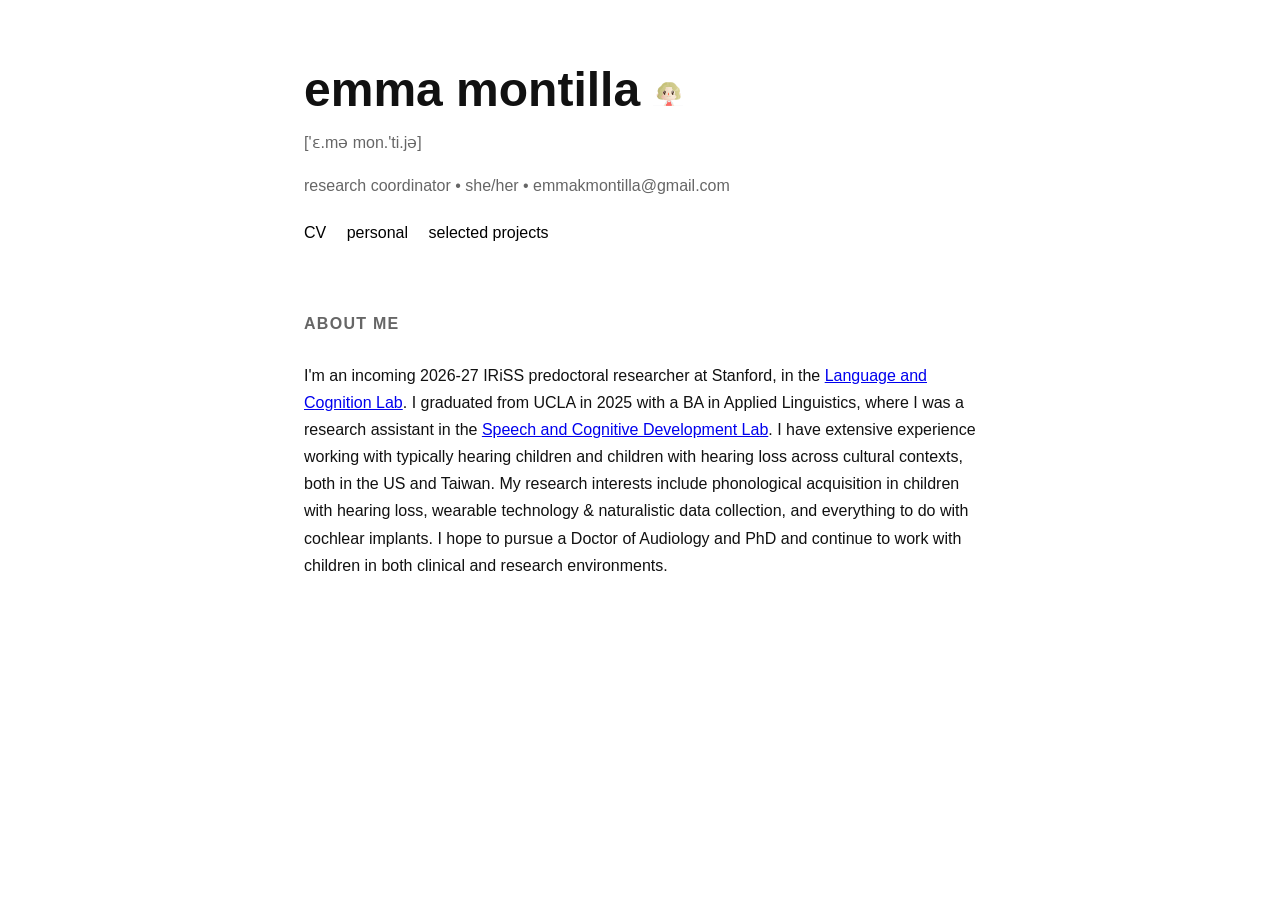
==== index.html @ 4bfa1c26 "edit intro bio and personal bio" ====
<!DOCTYPE html>
<html lang="en">
<head>
  <meta charset="UTF-8" />
  <meta name="viewport" content="width=device-width, initial-scale=1.0" />
  <title>emma montilla</title>

  <link rel="stylesheet" href="style.css" />
</head>
<body>
  <main class="container">

    <header>
      <h1><a href="index.html">emma montilla</a> <img src="emma pfp.png" width="30" alt="an animal crossing-style character with blonde hair"></h1>
      <p class="subtitle">
        ['ɛ.mə mon.'ti.jə]
      </p>
      <p class="subtitle">
        research coordinator • she/her • emmakmontilla@gmail.com
      </p>

      <nav>
        <a href="Montilla_Emma_CV.pdf" target="_blank">CV</a>
        <a href="personal.html">personal</a>
        <a href="projects.html">selected projects</a>
      </nav>
    </header>

    <section>
      <h2>about me</h2>
      <p>
        I'm an incoming 2026-27 IRiSS predoctoral researcher at Stanford, in the <a href="https://langcog.stanford.edu/">Language and Cognition Lab</a>. 
        I graduated from UCLA in 2025 with a BA in Applied Linguistics, where I was a research assistant in the <a href="https://spoglab.stanford.edu/">Speech and Cognitive Development Lab</a>.
        I have extensive experience working with typically hearing children and children with hearing loss across cultural contexts, both in the US and Taiwan. 
        My research interests include phonological acquisition in children with hearing loss, wearable technology & naturalistic data collection, and everything to do with cochlear implants. 
        I hope to pursue a Doctor of Audiology and PhD and continue to work with children in both clinical and research environments.
      </p>
    </section>

  </main>
</body>
</html>
---- style.css ----
:root {
  --bg: #ffffff;
  --text: #111111;
  --muted: #666666;
  --border: #eaeaea;
  --accent: #000000;
}

* {
  box-sizing: border-box;
}

body {
  margin: 0;
  font-family:
    Inter,
    -apple-system,
    BlinkMacSystemFont,
    sans-serif;

  background: var(--bg);
  color: var(--text);
  line-height: 1.7;
}

.container {
  max-width: 720px;
  margin: 0 auto;
  padding: 64px 24px;
}

header {
  margin-bottom: 64px;
}

h1 {
  margin: 0;
  font-size: 3rem;
  line-height: 1.1;
}

h1 a {
  color: var(--text);
  text-decoration: none;
}

.subtitle {
  color: var(--muted);
  margin-top: 12px;
}

nav {
  margin-top: 20px;
}

nav a {
  margin-right: 16px;
  color: var(--accent);
  text-decoration: none;
}

nav a:hover {
  text-decoration: underline;
}

section {
  margin-bottom: 56px;
}

h2 {
  font-size: 1rem;
  text-transform: uppercase;
  letter-spacing: 0.08em;
  margin-bottom: 24px;
  color: var(--muted);
}

article {
  margin-bottom: 32px;
}

.job-header {
  display: flex;
  justify-content: space-between;
  gap: 20px;
  flex-wrap: wrap;
}

.company {
  color: var(--muted);
  margin-top: 4px;
}

ul {
  padding-left: 20px;
}

.skills {
  display: flex;
  flex-wrap: wrap;
  gap: 10px;
}

.left-image {
  float: left;
  margin-right: 24px;
  margin-bottom: 16px;
}

.skills span {
  border: 1px solid var(--border);
  padding: 6px 12px;
  border-radius: 999px;
  font-size: 0.95rem;
}

@media (max-width: 640px) {
  h1 {
    font-size: 2.2rem;
  }

  .container {
    padding: 40px 20px;
  }
}
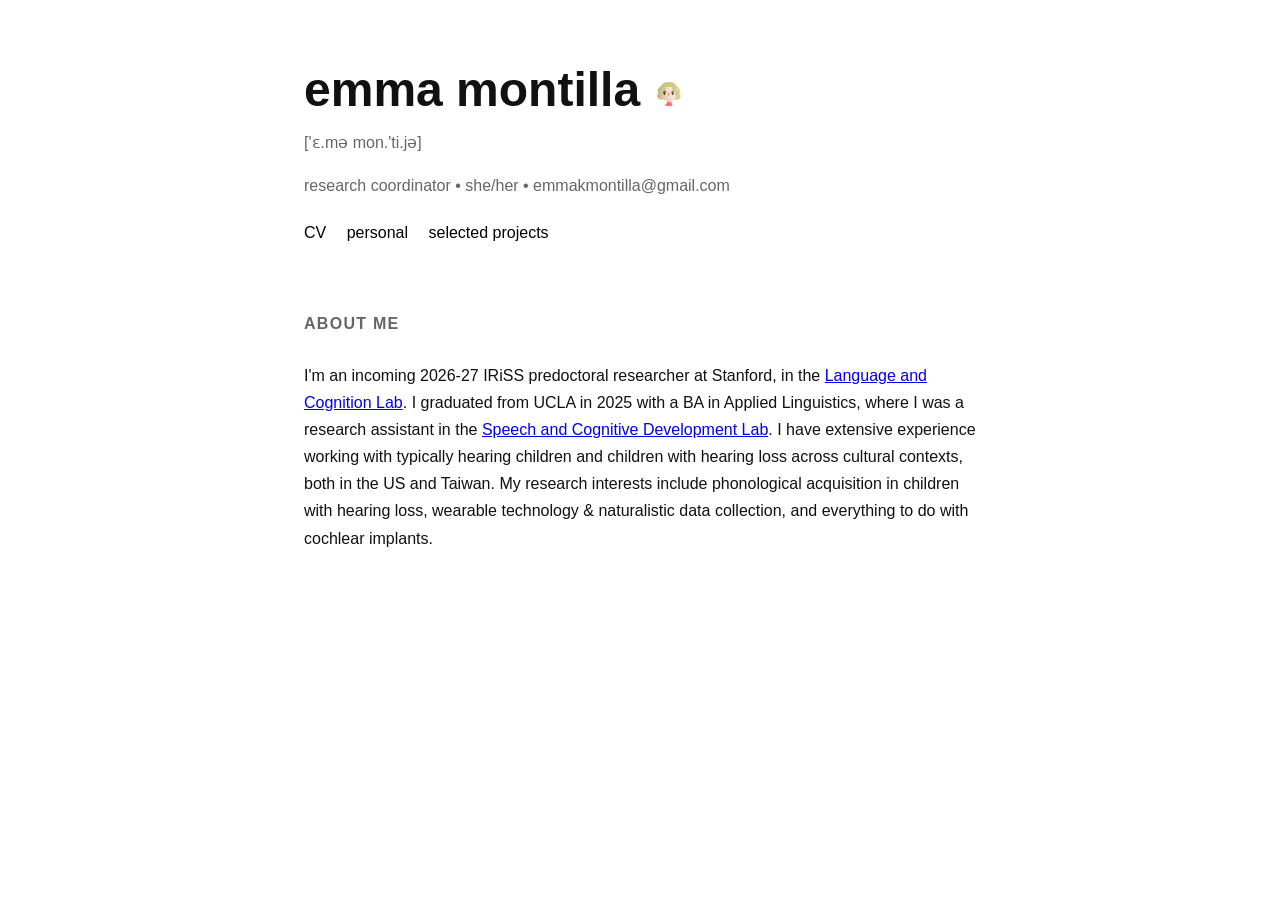
==== commit b7c21c4a: "bio spacing" ====
--- a/index.html
+++ b/index.html
@@ -33,8 +33,6 @@
         I graduated from UCLA in 2025 with a BA in Applied Linguistics, where I was a research assistant in the <a href="https://spoglab.stanford.edu/">Speech and Cognitive Development Lab</a>.
         I have extensive experience working with typically hearing children and children with hearing loss across cultural contexts, both in the US and Taiwan. 
         My research interests include phonological acquisition in children with hearing loss, wearable technology & naturalistic data collection, and everything to do with cochlear implants. 
-        I hope to pursue a Doctor of Audiology and PhD and continue to work with children in both clinical and research environments.
-      </p>
     </section>
 
   </main>
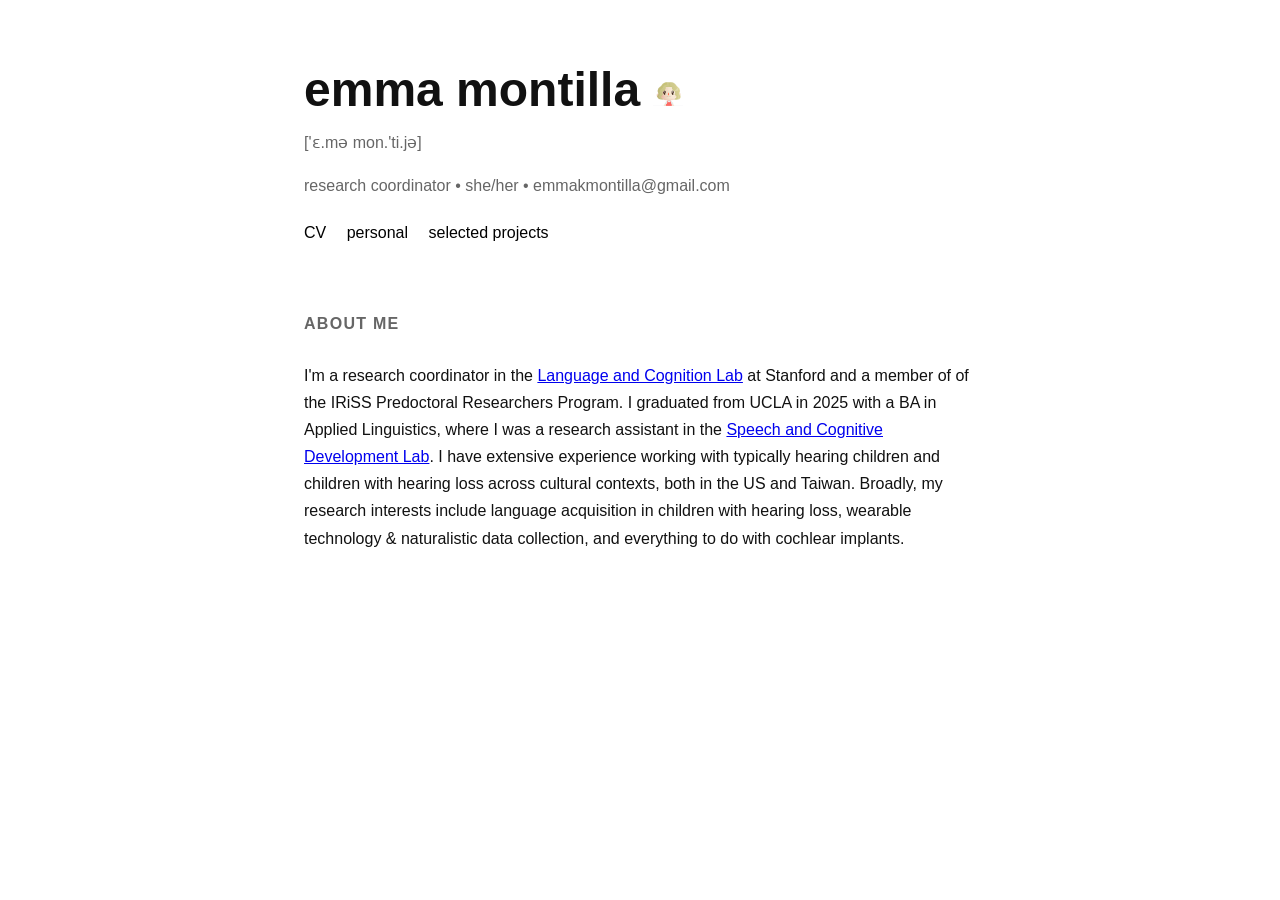
==== commit b04f8438: "update to current job" ====
--- a/index.html
+++ b/index.html
@@ -29,10 +29,10 @@
     <section>
       <h2>about me</h2>
       <p>
-        I'm an incoming 2026-27 IRiSS predoctoral researcher at Stanford, in the <a href="https://langcog.stanford.edu/">Language and Cognition Lab</a>. 
+        I'm a research coordinator in the <a href="https://langcog.stanford.edu/">Language and Cognition Lab</a> at Stanford and a member of of the IRiSS Predoctoral Researchers Program.
         I graduated from UCLA in 2025 with a BA in Applied Linguistics, where I was a research assistant in the <a href="https://spoglab.stanford.edu/">Speech and Cognitive Development Lab</a>.
         I have extensive experience working with typically hearing children and children with hearing loss across cultural contexts, both in the US and Taiwan. 
-        My research interests include phonological acquisition in children with hearing loss, wearable technology & naturalistic data collection, and everything to do with cochlear implants. 
+        Broadly, my research interests include language acquisition in children with hearing loss, wearable technology & naturalistic data collection, and everything to do with cochlear implants. 
     </section>
 
   </main>
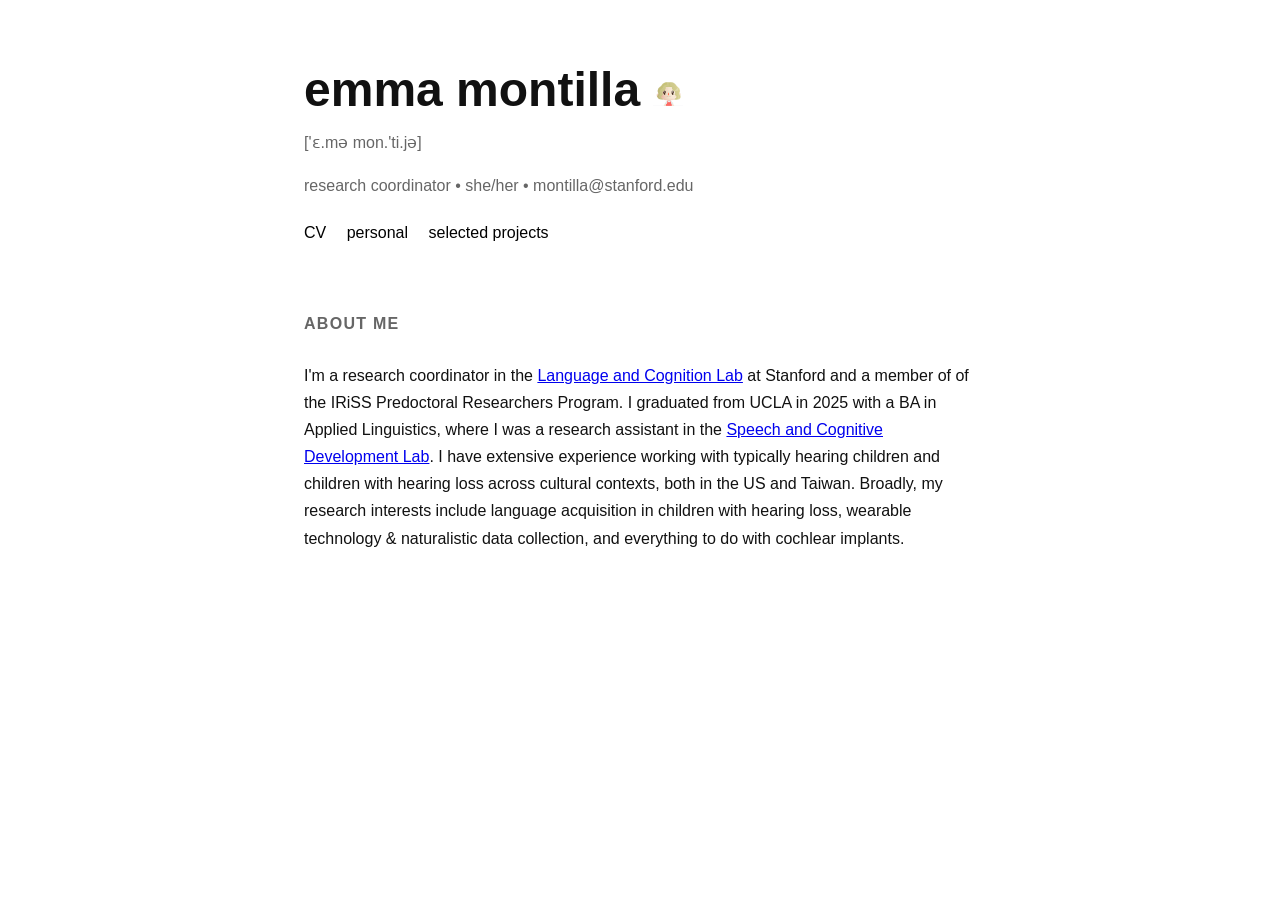
==== commit 625a6c40: "Update header email" ====
--- a/index.html
+++ b/index.html
@@ -16,7 +16,7 @@
         ['ɛ.mə mon.'ti.jə]
       </p>
       <p class="subtitle">
-        research coordinator • she/her • emmakmontilla@gmail.com
+        research coordinator • she/her • montilla@stanford.edu
       </p>
 
       <nav>
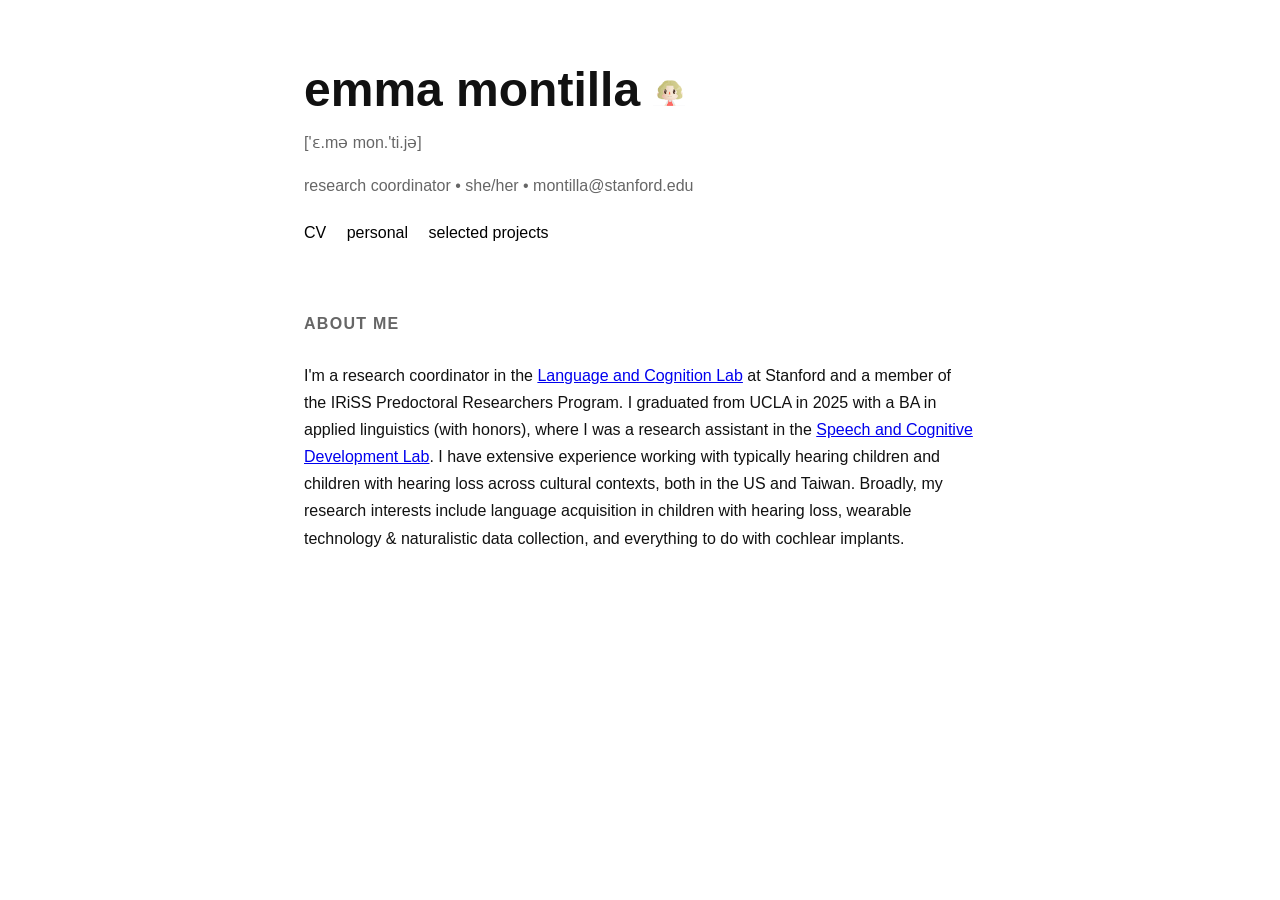
==== commit 786c503f: "Update homepage profile details" ====
--- a/index.html
+++ b/index.html
@@ -11,7 +11,7 @@
   <main class="container">
 
     <header>
-      <h1><a href="index.html">emma montilla</a> <img src="emma pfp.png" width="30" alt="an animal crossing-style character with blonde hair"></h1>
+      <h1><a href="index.html">emma montilla</a> <img src="emma pfp.png" width="32" alt="an animal crossing-style character with blonde hair"></h1>
       <p class="subtitle">
         ['ɛ.mə mon.'ti.jə]
       </p>
@@ -29,8 +29,8 @@
     <section>
       <h2>about me</h2>
       <p>
-        I'm a research coordinator in the <a href="https://langcog.stanford.edu/">Language and Cognition Lab</a> at Stanford and a member of of the IRiSS Predoctoral Researchers Program.
-        I graduated from UCLA in 2025 with a BA in Applied Linguistics, where I was a research assistant in the <a href="https://spoglab.stanford.edu/">Speech and Cognitive Development Lab</a>.
+        I'm a research coordinator in the <a href="https://langcog.stanford.edu/">Language and Cognition Lab</a> at Stanford and a member of the IRiSS Predoctoral Researchers Program.
+        I graduated from UCLA in 2025 with a BA in applied linguistics (with honors), where I was a research assistant in the <a href="https://spoglab.stanford.edu/">Speech and Cognitive Development Lab</a>.
         I have extensive experience working with typically hearing children and children with hearing loss across cultural contexts, both in the US and Taiwan. 
         Broadly, my research interests include language acquisition in children with hearing loss, wearable technology & naturalistic data collection, and everything to do with cochlear implants. 
     </section>
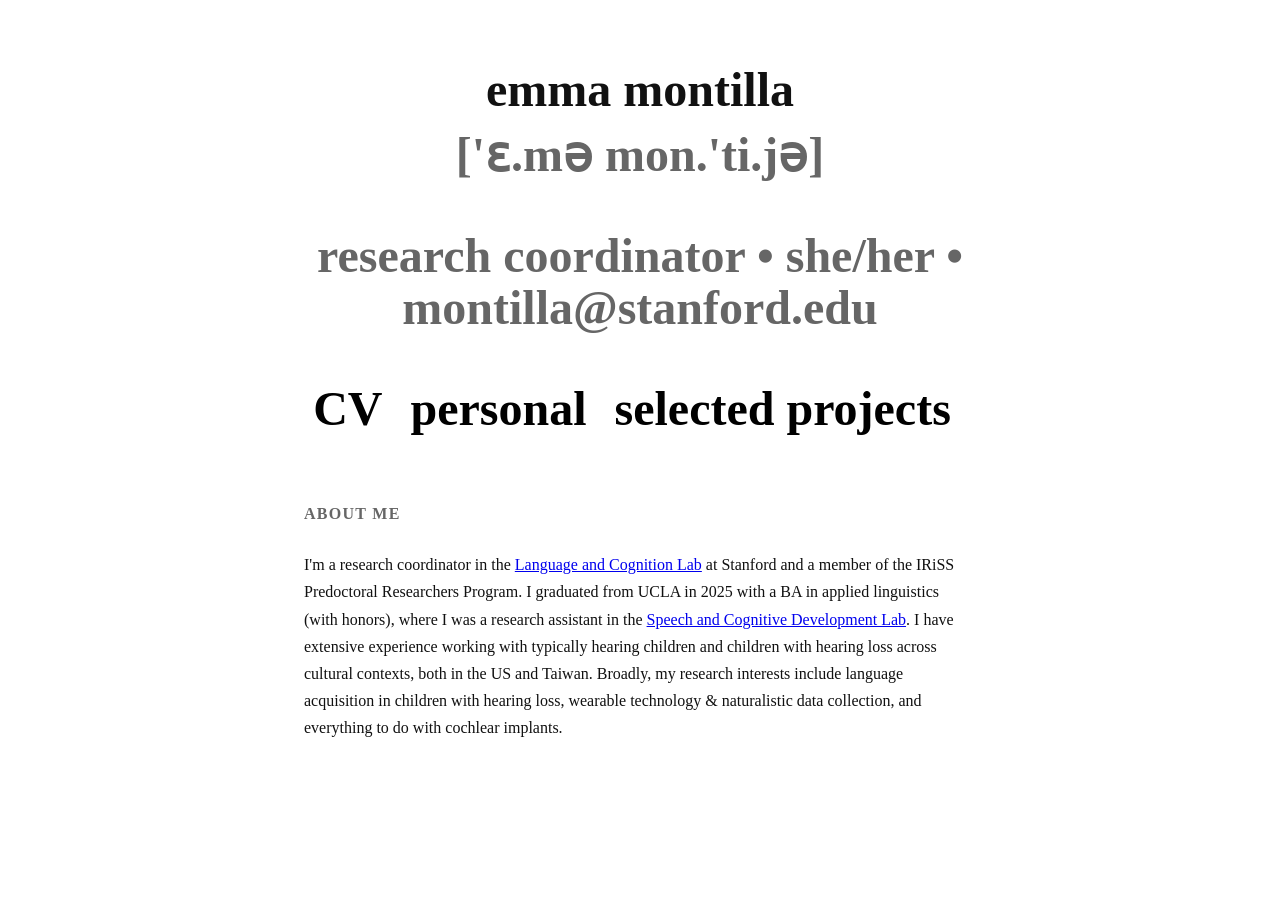
==== commit 7ae474c0: "removed header image" ====
--- a/index.html
+++ b/index.html
@@ -11,7 +11,7 @@
   <main class="container">
 
     <header>
-      <h1><a href="index.html">emma montilla</a> <img src="emma pfp.png" width="32" alt="an animal crossing-style character with blonde hair"></h1>
+      <h1><a href="index.html">emma montilla</a> 
       <p class="subtitle">
         ['ɛ.mə mon.'ti.jə]
       </p>
@@ -20,7 +20,7 @@
       </p>
 
       <nav>
-        <a href="Montilla_Emma_CV.pdf" target="_blank">CV</a>
+        <a href="Montilla_Emma_CV_Sep2026.pdf" target="_blank">CV</a>
         <a href="personal.html">personal</a>
         <a href="projects.html">selected projects</a>
       </nav>
--- a/style.css
+++ b/style.css
@@ -12,11 +12,7 @@
 
 body {
   margin: 0;
-  font-family:
-    Inter,
-    -apple-system,
-    BlinkMacSystemFont,
-    sans-serif;
+  font-family: Georgia, serif;
 
   background: var(--bg);
   color: var(--text);
@@ -31,6 +27,7 @@
 
 header {
   margin-bottom: 64px;
+  text-align: center;
 }
 
 h1 {
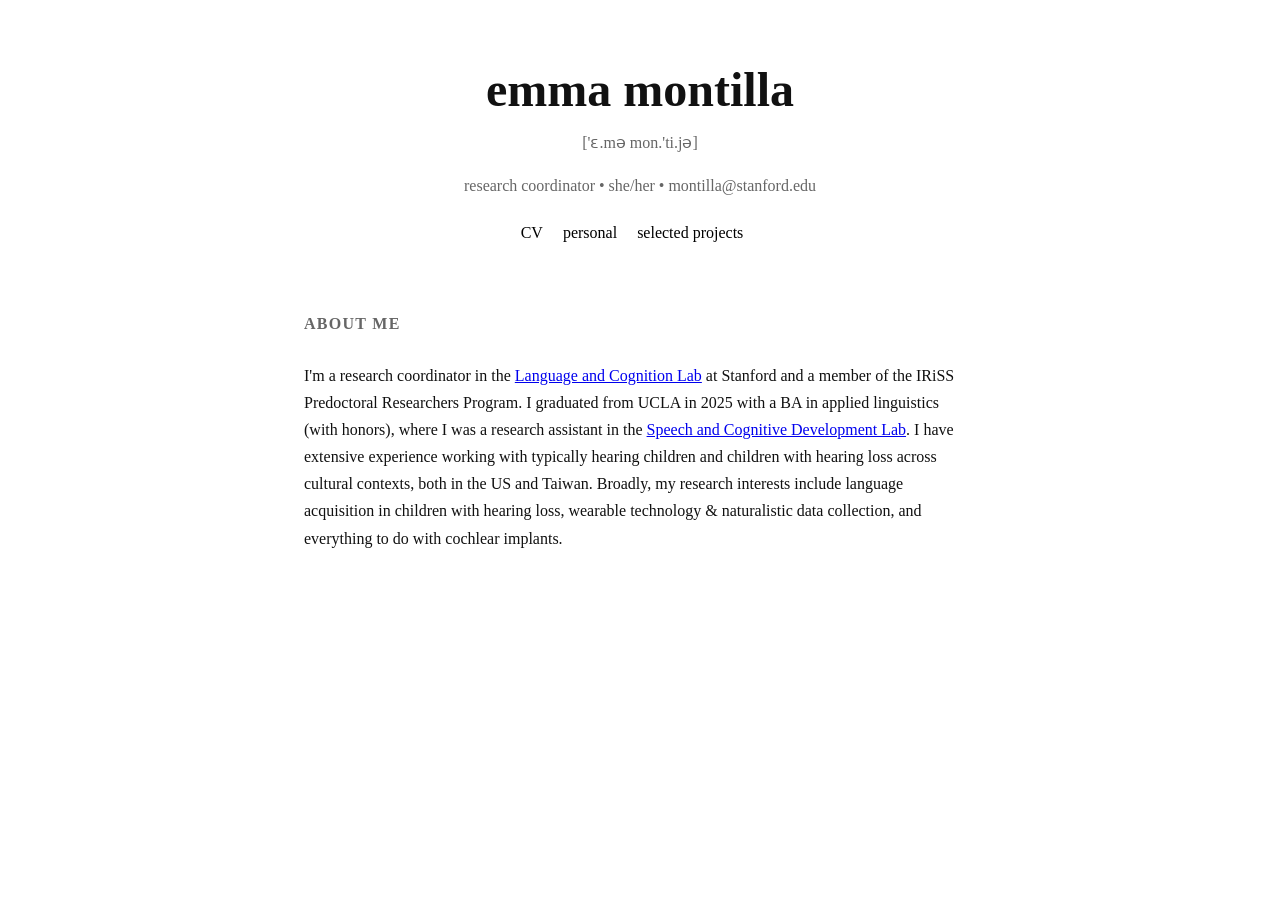
==== commit df9f85ff: "close header on index" ====
--- a/index.html
+++ b/index.html
@@ -11,7 +11,7 @@
   <main class="container">
 
     <header>
-      <h1><a href="index.html">emma montilla</a> 
+      <h1><a href="index.html">emma montilla</a></h1>
       <p class="subtitle">
         ['ɛ.mə mon.'ti.jə]
       </p>
